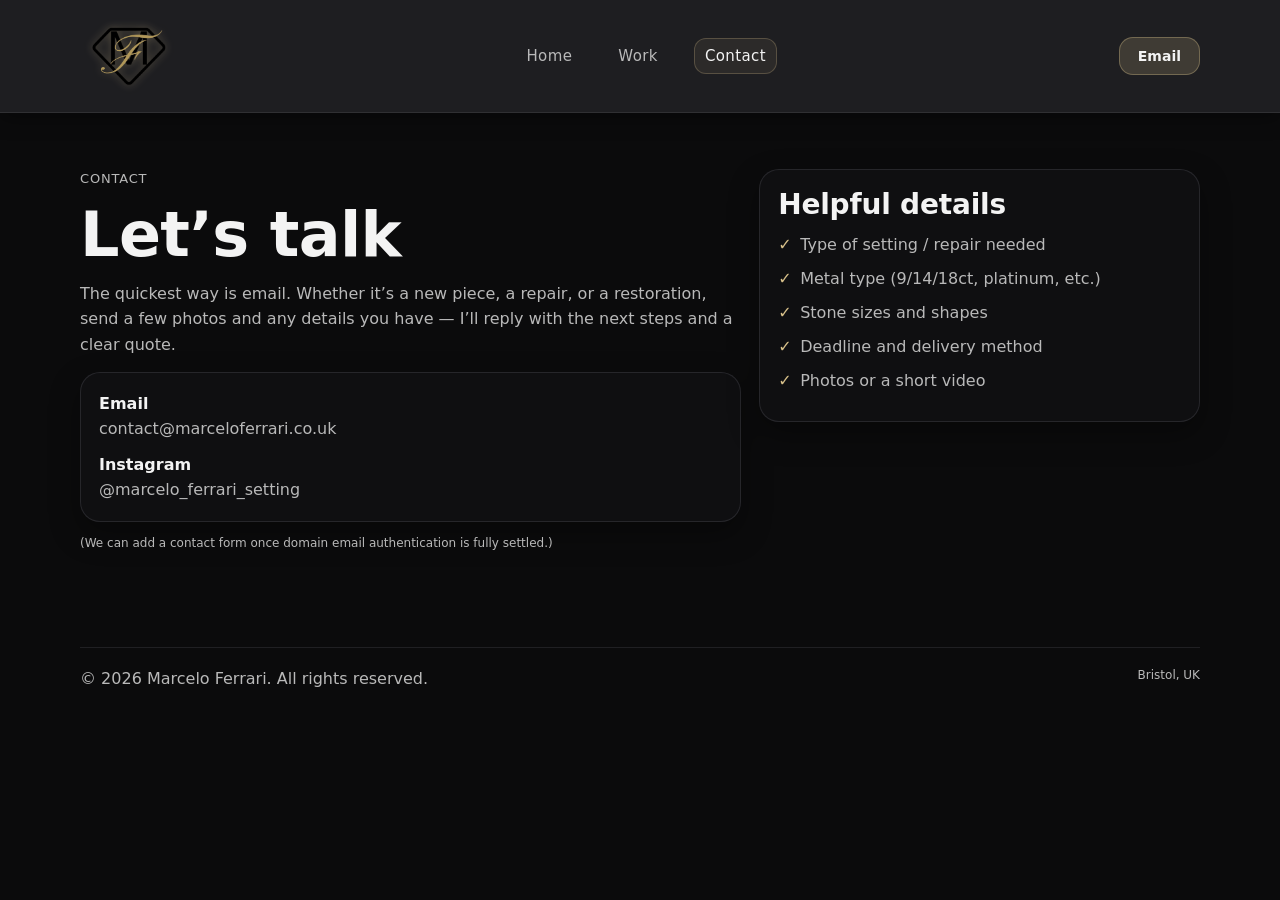
==== contact.html @ bdf313cd "Initial website upload" ====
<!doctype html>
<html lang="en-GB">
<head>
  <meta charset="utf-8" />
  <meta name="viewport" content="width=device-width, initial-scale=1" />
  <title>Contact | Marcelo Ferrari</title>
  <meta name="description" content="Contact Marcelo Ferrari for stone setting, laser repairs, restoration and finishing." />
  <link rel="stylesheet" href="css/styles.css" />
</head>

<body>
  <header class="site-header">
    <div class="container header-inner">
      <a class="brand" href="index.html" aria-label="Marcelo Ferrari Home">
        <img class="logo" src="img/logo.png" alt="Marcelo Ferrari" />
      </a>

      <nav class="nav" aria-label="Primary">
        <a href="index.html">Home</a>
        <a href="portfolio.html">Work</a>
        <a class="active" href="contact.html">Contact</a>
      </nav>

      <a class="btn btn-primary" href="mailto:contact@marceloferrari.co.uk">Email</a>
    </div>
  </header>

  <main>
    <section class="section">
      <div class="container two-col">
        <div>
          <p class="eyebrow">Contact</p>
          <h1>Let’s talk</h1>
          <p>
            The quickest way is email. Whether it’s a new piece, a repair, or a restoration, send a few photos and any details you have —
            I’ll reply with the next steps and a clear quote.
            </p>

          <div class="card" style="margin-top:14px;">
            <p style="margin:0 0 10px;">
              <strong style="color:#f3f3f3;">Email</strong><br>
              <a href="mailto:contact@marceloferrari.co.uk">contact@marceloferrari.co.uk</a>
            </p>

            <p style="margin:0;">
              <strong style="color:#f3f3f3;">Instagram</strong><br>
              <a href="https://instagram.com/marcelo_ferrari_setting" target="_blank" rel="noreferrer">@marcelo_ferrari_setting</a>
            </p>
          </div>

          <p class="small" style="margin-top:12px;">
            (We can add a contact form once domain email authentication is fully settled.)
          </p>
        </div>

        <div class="card">
          <h2 style="margin-top:0;">Helpful details</h2>
          <ul class="ticks">
            <li>Type of setting / repair needed</li>
            <li>Metal type (9/14/18ct, platinum, etc.)</li>
            <li>Stone sizes and shapes</li>
            <li>Deadline and delivery method</li>
            <li>Photos or a short video</li>
          </ul>
        </div>
      </div>
    </section>
  </main>

  <footer class="site-footer">
    <div class="container footer-inner">
      <p>© <span id="year"></span> Marcelo Ferrari. All rights reserved.</p>
      <p class="small">Bristol, UK</p>
    </div>
  </footer>

  <script>
    document.getElementById("year").textContent = new Date().getFullYear();
  </script>

<script>
    const revealEls = document.querySelectorAll(".section, .hero, .site-footer");
    revealEls.forEach(el => el.classList.add("reveal"));
  
    const io = new IntersectionObserver((entries)=>{
      entries.forEach(entry=>{
        if(entry.isIntersecting){
          entry.target.classList.add("in-view");
          io.unobserve(entry.target);
        }
      });
    }, { threshold: 0.12 });
  
    revealEls.forEach(el => io.observe(el));
  </script>
</body>
</html>
---- css/styles.css ----
:root{
    --bg:#0b0b0c;
    --panel:#121214;
    --text:#f3f3f3;
    --muted:#b9b9b9;
    --line:#2a2a2e;
    --accent:#d7c08a;
    --shadow: 0 12px 30px rgba(0,0,0,.35);
  }
  
  *{ box-sizing:border-box; }
  html,body{ margin:0; padding:0; }
  body{
    font-family: system-ui, -apple-system, Segoe UI, Roboto, Arial, sans-serif;
    background: var(--bg);
    color:var(--text);
  }
  
  a{ color:inherit; text-decoration:none; }
  a:hover{ text-decoration:underline; text-decoration-color: rgba(215,192,138,.7); }
  
  .container{ width:min(1120px, 92vw); margin:0 auto; }
  
  /* Header */
  .site-header{
    position:sticky;
    top:0;
    z-index:50;
    backdrop-filter: blur(10px);
    background: rgba(35,35,38,.85);
    border-bottom:1px solid rgba(255,255,255,.08);
    box-shadow: 0 4px 20px rgba(0,0,0,.4);
  }
  
  .header-inner{
    display:grid;
    grid-template-columns: auto 1fr auto;
    align-items:center;
    gap:16px;
    padding:6px 0;
  }
  
  .brand{
    display:flex;
    align-items:center;
    height:100px;
  }
  
  .logo{
    height:100%;
    width:auto;
    display:block;
    filter: drop-shadow(0 0 4px rgba(215,192,138,.35));
  }
  
  .nav{
    display:flex;
    justify-content:center;
    gap:26px;
    align-items:center;
  }
  
  .nav a{
    font-size:15px;
    letter-spacing:.4px;
    font-weight:500;
    color: var(--muted);
    padding:8px 10px;
    border-radius:12px;
  }
  
  .nav a:hover{
    background: rgba(215,192,138,.08);
    color:var(--text);
    text-decoration:none;
  }
  
  .nav a.active{
    color: var(--text);
    border:1px solid rgba(215,192,138,.25);
    background: rgba(215,192,138,.08);
  }
  
  .btn{
    display:inline-flex;
    align-items:center;
    justify-content:center;
    padding:10px 18px;
    border-radius:14px;
    font-weight:700;
    font-size:14px;
    border:1px solid transparent;
    transition: transform .08s ease, background .15s ease, border-color .15s ease;
  }
  .btn:active{ transform: translateY(1px); }
  
  .btn-primary{
    background: rgba(215,192,138,.18);
    border:1px solid rgba(215,192,138,.35);
  }
  .btn-primary:hover{
    background: rgba(215,192,138,.24);
    text-decoration:none;
  }
  
  .btn-ghost{
    background: transparent;
    border-color: rgba(42,42,46,.9);
    border:1px solid rgba(42,42,46,.9);
  }
  .btn-ghost:hover{
    background: rgba(255,255,255,.03);
    text-decoration:none;
  }
  
  /* Sections */
  .section{ padding: 56px 0; }
  .section-alt{
    background: rgba(255,255,255,.02);
    border-top: 1px solid rgba(42,42,46,.7);
    border-bottom: 1px solid rgba(42,42,46,.7);
  }
  
  /* Typography */
  h1{
    font-size: clamp(34px, 5vw, 62px);
    line-height:1.05;
    margin: 0 0 14px;
    letter-spacing: -0.6px;
    font-weight: 600;
  }
  h2{
    margin:0 0 10px;
    font-size: 28px;
    letter-spacing: -0.2px;
  }
  p{
    color: var(--muted);
    line-height:1.6;
    margin:0 0 12px;
  }
  .eyebrow{
    color: var(--muted);
    font-size:13px;
    letter-spacing:.8px;
    text-transform:uppercase;
    margin: 0 0 12px;
  }
  
  /* Modern Hero with background image */
  .hero{
    min-height: 72vh;
    display:flex;
    align-items:center;   /* centered */
    padding: 80px 0;
    position:relative;
    overflow:hidden;
    background:
      radial-gradient(1200px 700px at 20% 0%, rgba(215,192,138,.12), transparent 55%),
      radial-gradient(900px 500px at 85% 10%, rgba(215,192,138,.08), transparent 60%),
      var(--bg);
  }
  
  .hero::before{
    content:"";
    position:absolute;
    inset:0;
    background-image: url("../img/hero.jpg");
    background-size: cover;
    background-position: center;
    opacity: .42;
    filter: saturate(0.95) contrast(1.05);
    animation: heroZoom 18s ease-in-out infinite alternate;
    transform-origin: center;
  }
  
  @keyframes heroZoom{
    from { transform: scale(1); }
    to   { transform: scale(1.06); }
  }
  
  .hero::after{
    content:"";
    position:absolute;
    inset:0;
    /* darker behind text, image still visible on the right */
    background: linear-gradient(
      to right,
      rgba(11,11,12,.85) 0%,
      rgba(11,11,12,.65) 35%,
      rgba(11,11,12,.35) 60%,
      rgba(11,11,12,.10) 100%
    );
  }
  
  .hero-inner{
    position:relative;
    z-index:2;
    max-width: 70ch;
  }
  
  .hero-lead{
    font-size: 16px;
    max-width: 60ch;
  }
  
  .hero-actions{
    display:flex;
    gap:12px;
    flex-wrap:wrap;
    margin-top: 14px;
  }
  
  .hero-meta{
    margin-top: 22px;
    display:flex;
    gap:10px;
    flex-wrap:wrap;
  }
  
  .meta-chip{
    display:flex;
    gap:10px;
    align-items:baseline;
    padding: 10px 12px;
    border-radius: 999px;
    border: 1px solid rgba(42,42,46,.9);
    background: rgba(18,18,20,.55);
  }
  .meta-chip strong{ color: var(--text); }
  .meta-chip span{ color: var(--muted); font-size: 12px; }
  
  /* Cards & grids */
  .card{
    border: 1px solid rgba(42,42,46,.9);
    background: rgba(18,18,20,.7);
    border-radius: 20px;
    padding: 18px;
    box-shadow: var(--shadow);
  }
  
  .grid{
    display:grid;
    grid-template-columns: repeat(4, 1fr);
    gap: 14px;
  }
  
  .section-head{ margin-bottom: 18px; }
  
  /* Recent work grid (homepage) — SQUARE tiles */
  .work-grid{
    display:grid;
    grid-template-columns: repeat(4, 1fr);
    gap: 14px;
    margin-top: 16px;
  }
  
  .work-card{
    border-radius: 18px;
    overflow:hidden;
    border: 1px solid rgba(42,42,46,.9);
    background: rgba(18,18,20,.7);
    box-shadow: var(--shadow);
    display:block;
    transform: translateY(0);
    transition: transform .18s ease, border-color .18s ease;
  }
  
  .work-card:hover{
    transform: translateY(-2px);
    border-color: rgba(215,192,138,.35);
    text-decoration:none;
  }
  
  .work-img{
    aspect-ratio: 1 / 1; /* square */
    background: rgba(18,18,20,.65);
  }
  
  .work-img img{
    width:100%;
    height:100%;
    object-fit: cover;
    display:block;
    will-change: transform, filter;
    transition: transform .45s ease, filter .45s ease;
    filter: saturate(.92) contrast(1.02);
  }
  
  .work-card:hover .work-img img{
    transform: scale(1.08);
    filter: saturate(1) brightness(1.05) contrast(1.08);
  }
  
  .work-cap{
    padding: 12px 12px 14px;
    color: rgba(243,243,243,.78);
    font-size: 13px;
    letter-spacing: .35px;
    display:flex;
    gap:8px;
    align-items:center;
  }
  .dot{ opacity:.7; }
  
  /* Portfolio gallery */
  .gallery{
    display:grid;
    grid-template-columns: repeat(3, 1fr);
    gap: 14px;
    margin-top: 18px;
  }
  
  .gallery a{
    border-radius: 18px;
    overflow:hidden;
    border: 1px solid rgba(42,42,46,.9);
    background: rgba(18,18,20,.7);
    box-shadow: var(--shadow);
    display:block;
    transform: translateY(0);
    transition: transform .12s ease, border-color .12s ease;
    cursor: zoom-in;
  }
  
  .gallery a:hover{
    transform: translateY(-2px);
    border-color: rgba(215,192,138,.35);
    text-decoration:none;
  }
  
  .gallery img{
    width:100%;
    height: 240px;
    object-fit: cover;
    display:block;
    transform: scale(1);
    transition: transform .25s ease;
  }
  .gallery a:hover img{ transform: scale(1.06); }
  
  /* Two column */
  .two-col{
    display:grid;
    grid-template-columns: 1.2fr .8fr;
    gap: 18px;
    align-items:start;
  }
  
  /* Tick list */
  .ticks{ list-style:none; padding:0; margin: 12px 0 0; }
  .ticks li{
    padding-left: 22px;
    margin: 10px 0;
    position:relative;
    color: var(--muted);
    line-height:1.5;
  }
  .ticks li::before{
    content:"✓";
    position:absolute;
    left:0;
    color: var(--accent);
    font-weight:900;
  }
  
  /* About photo */
  .about-photo{
    padding: 0;
    overflow: hidden;
    position: relative;
  }

  .about-photo img{
    width:100%;
    height: 320px;
    object-fit: cover;
    display:block;
  
    /* make it less bright/glossy */
    filter: brightness(0.58) contrast(1.03) saturate(0.92);
  }
  
  .about-photo::after{
    content:"";
    position:absolute;
    inset:0;
    background: linear-gradient(
      to top,
      rgba(11,11,12,.28),
      rgba(11,11,12,0)
    );
    pointer-events:none;
  }

  /* Footer */
  .site-footer{ padding: 26px 0 40px; }
  .footer-inner{
    display:flex;
    justify-content:space-between;
    gap: 14px;
    flex-wrap:wrap;
    border-top: 1px solid rgba(42,42,46,.7);
    padding-top: 18px;
  }
  .small{ font-size: 12px; color: var(--muted); }
  
  /* Scroll reveal */
  .reveal{
    opacity: 0;
    transform: translateY(14px);
    transition: opacity .6s ease, transform .6s ease;
    will-change: opacity, transform;
  }
  .reveal.in-view{
    opacity: 1;
    transform: translateY(0);
  }
  
  /* Responsive */
  @media (max-width: 980px){
    .grid{ grid-template-columns: repeat(2, 1fr); }
    .work-grid{ grid-template-columns: repeat(2, 1fr); }
    .two-col{ grid-template-columns: 1fr; }
  }
  
  @media (max-width: 520px){
    .nav{ display:none; }
    .work-grid{ grid-template-columns: 1fr; }
    .gallery{ grid-template-columns: 1fr; }
    .gallery img{ height:260px; }
  }
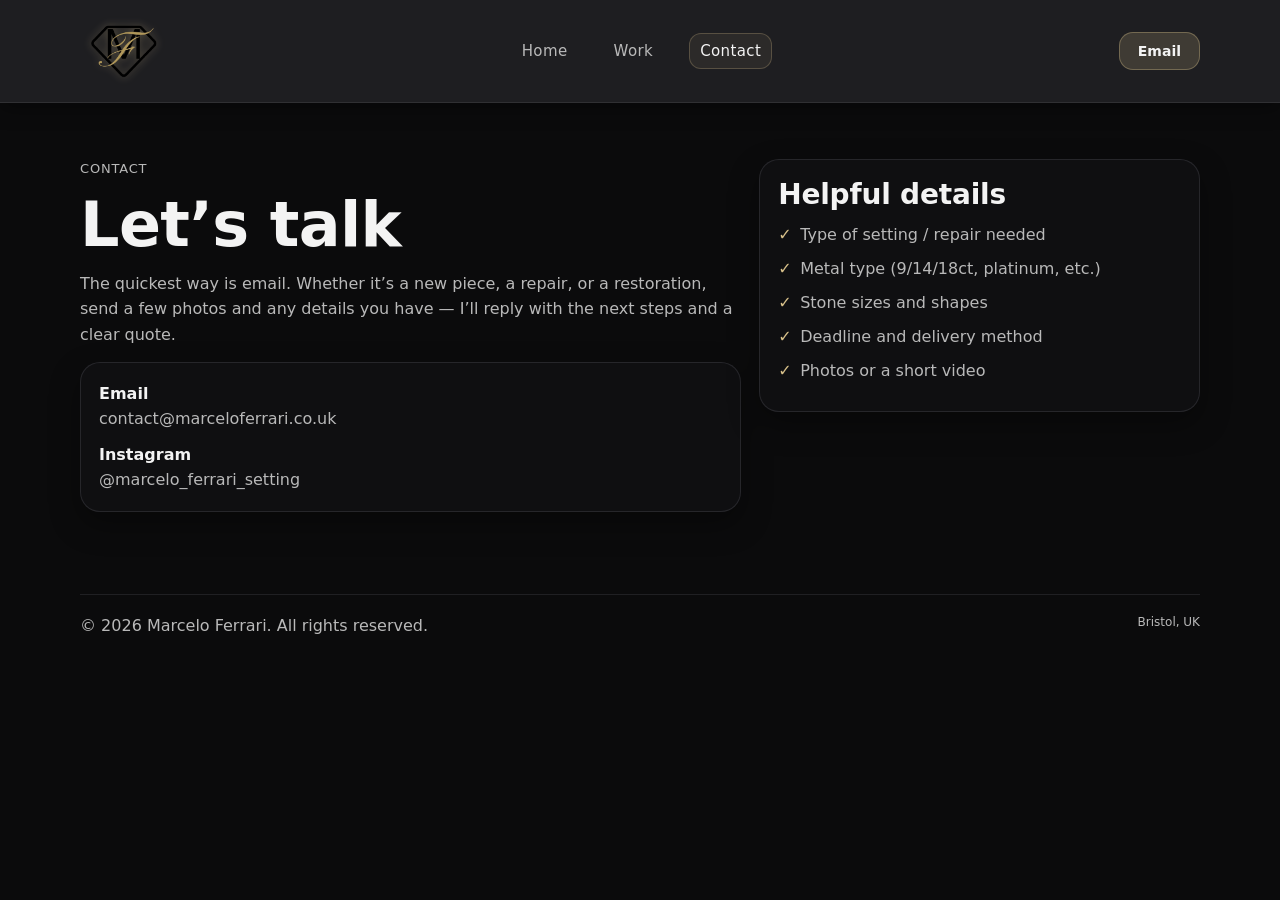
==== commit 6c2392ce: "mobile and work pictures changes" ====
--- a/contact.html
+++ b/contact.html
@@ -15,13 +15,19 @@
         <img class="logo" src="img/logo.png" alt="Marcelo Ferrari" />
       </a>
 
-      <nav class="nav" aria-label="Primary">
+      <nav class="nav" id="siteNav" aria-label="Primary">
         <a href="index.html">Home</a>
         <a href="portfolio.html">Work</a>
         <a class="active" href="contact.html">Contact</a>
       </nav>
 
-      <a class="btn btn-primary" href="mailto:contact@marceloferrari.co.uk">Email</a>
+      <div style="display:flex; gap:10px; align-items:center; justify-content:flex-end;">
+        <button class="btn btn-ghost menu-btn" id="menuBtn" type="button" aria-label="Open menu" aria-expanded="false">
+          <span class="burger"><span></span></span>
+          Menu
+        </button>
+        <a class="btn btn-primary" href="mailto:contact@marceloferrari.co.uk">Email</a>
+      </div>
     </div>
   </header>
 
@@ -34,7 +40,7 @@
           <p>
             The quickest way is email. Whether it’s a new piece, a repair, or a restoration, send a few photos and any details you have —
             I’ll reply with the next steps and a clear quote.
-            </p>
+          </p>
 
           <div class="card" style="margin-top:14px;">
             <p style="margin:0 0 10px;">
@@ -46,11 +52,7 @@
               <strong style="color:#f3f3f3;">Instagram</strong><br>
               <a href="https://instagram.com/marcelo_ferrari_setting" target="_blank" rel="noreferrer">@marcelo_ferrari_setting</a>
             </p>
-          </div>
-
-          <p class="small" style="margin-top:12px;">
-            (We can add a contact form once domain email authentication is fully settled.)
-          </p>
+          </div>          
         </div>
 
         <div class="card">
@@ -78,10 +80,32 @@
     document.getElementById("year").textContent = new Date().getFullYear();
   </script>
 
-<script>
+  <!-- Mobile menu toggle -->
+  <script>
+    const menuBtn = document.getElementById("menuBtn");
+    const nav = document.getElementById("siteNav");
+    if(menuBtn && nav){
+      menuBtn.addEventListener("click", ()=>{
+        const open = nav.classList.toggle("open");
+        menuBtn.setAttribute("aria-expanded", open ? "true" : "false");
+      });
+
+      document.addEventListener("click", (e)=>{
+        if(!nav.classList.contains("open")) return;
+        const clickedInside = nav.contains(e.target) || menuBtn.contains(e.target);
+        if(!clickedInside){
+          nav.classList.remove("open");
+          menuBtn.setAttribute("aria-expanded","false");
+        }
+      });
+    }
+  </script>
+
+  <!-- Scroll reveal -->
+  <script>
     const revealEls = document.querySelectorAll(".section, .hero, .site-footer");
     revealEls.forEach(el => el.classList.add("reveal"));
-  
+
     const io = new IntersectionObserver((entries)=>{
       entries.forEach(entry=>{
         if(entry.isIntersecting){
@@ -90,7 +114,7 @@
         }
       });
     }, { threshold: 0.12 });
-  
+
     revealEls.forEach(el => io.observe(el));
   </script>
 </body>
--- a/css/styles.css
+++ b/css/styles.css
@@ -6,6 +6,11 @@
     --line:#2a2a2e;
     --accent:#d7c08a;
     --shadow: 0 12px 30px rgba(0,0,0,.35);
+  
+    /* Global image tone: less bright / less glossy */
+    --img-brightness: .90;
+    --img-contrast: 1.03;
+    --img-sat: .90;
   }
   
   *{ box-sizing:border-box; }
@@ -18,7 +23,6 @@
   
   a{ color:inherit; text-decoration:none; }
   a:hover{ text-decoration:underline; text-decoration-color: rgba(215,192,138,.7); }
-  
   .container{ width:min(1120px, 92vw); margin:0 auto; }
   
   /* Header */
@@ -43,7 +47,7 @@
   .brand{
     display:flex;
     align-items:center;
-    height:100px;
+    height:90px; /* controls logo size without changing header box vibe */
   }
   
   .logo{
@@ -68,13 +72,11 @@
     padding:8px 10px;
     border-radius:12px;
   }
-  
   .nav a:hover{
     background: rgba(215,192,138,.08);
     color:var(--text);
     text-decoration:none;
   }
-  
   .nav a.active{
     color: var(--text);
     border:1px solid rgba(215,192,138,.25);
@@ -113,6 +115,34 @@
     text-decoration:none;
   }
   
+  /* Mobile menu button */
+  .menu-btn{
+    display:none;
+    gap:10px;
+    align-items:center;
+    padding:10px 14px;
+  }
+  .menu-btn .burger{
+    width:16px;
+    height:12px;
+    display:inline-block;
+    position:relative;
+  }
+  .menu-btn .burger::before,
+  .menu-btn .burger::after,
+  .menu-btn .burger span{
+    content:"";
+    position:absolute;
+    left:0;
+    right:0;
+    height:2px;
+    border-radius:999px;
+    background: rgba(243,243,243,.82);
+  }
+  .menu-btn .burger::before{ top:0; }
+  .menu-btn .burger span{ top:5px; }
+  .menu-btn .burger::after{ bottom:0; }
+  
   /* Sections */
   .section{ padding: 56px 0; }
   .section-alt{
@@ -147,11 +177,11 @@
     margin: 0 0 12px;
   }
   
-  /* Modern Hero with background image */
+  /* Hero */
   .hero{
     min-height: 72vh;
     display:flex;
-    align-items:center;   /* centered */
+    align-items:center;
     padding: 80px 0;
     position:relative;
     overflow:hidden;
@@ -169,11 +199,10 @@
     background-size: cover;
     background-position: center;
     opacity: .42;
-    filter: saturate(0.95) contrast(1.05);
+    filter: brightness(.92) saturate(.92) contrast(1.05);
     animation: heroZoom 18s ease-in-out infinite alternate;
     transform-origin: center;
   }
-  
   @keyframes heroZoom{
     from { transform: scale(1); }
     to   { transform: scale(1.06); }
@@ -183,7 +212,6 @@
     content:"";
     position:absolute;
     inset:0;
-    /* darker behind text, image still visible on the right */
     background: linear-gradient(
       to right,
       rgba(11,11,12,.85) 0%,
@@ -198,7 +226,6 @@
     z-index:2;
     max-width: 70ch;
   }
-  
   .hero-lead{
     font-size: 16px;
     max-width: 60ch;
@@ -217,7 +244,6 @@
     gap:10px;
     flex-wrap:wrap;
   }
-  
   .meta-chip{
     display:flex;
     gap:10px;
@@ -247,7 +273,7 @@
   
   .section-head{ margin-bottom: 18px; }
   
-  /* Recent work grid (homepage) — SQUARE tiles */
+  /* Recent work (homepage) */
   .work-grid{
     display:grid;
     grid-template-columns: repeat(4, 1fr);
@@ -256,7 +282,7 @@
   }
   
   .work-card{
-    border-radius: 18px;
+    border-radius: 16px;
     overflow:hidden;
     border: 1px solid rgba(42,42,46,.9);
     background: rgba(18,18,20,.7);
@@ -265,7 +291,6 @@
     transform: translateY(0);
     transition: transform .18s ease, border-color .18s ease;
   }
-  
   .work-card:hover{
     transform: translateY(-2px);
     border-color: rgba(215,192,138,.35);
@@ -276,7 +301,6 @@
     aspect-ratio: 1 / 1; /* square */
     background: rgba(18,18,20,.65);
   }
-  
   .work-img img{
     width:100%;
     height:100%;
@@ -284,16 +308,16 @@
     display:block;
     will-change: transform, filter;
     transition: transform .45s ease, filter .45s ease;
-    filter: saturate(.92) contrast(1.02);
-  }
-  
+    filter: brightness(var(--img-brightness)) contrast(var(--img-contrast)) saturate(var(--img-sat));
+  }
   .work-card:hover .work-img img{
-    transform: scale(1.08);
-    filter: saturate(1) brightness(1.05) contrast(1.08);
+    transform: scale(1.06);
+    filter: brightness(calc(var(--img-brightness) + .06)) contrast(1.08) saturate(1);
   }
   
   .work-cap{
-    padding: 12px 12px 14px;
+    display:none;
+    padding: 10px 12px 12px;
     color: rgba(243,243,243,.78);
     font-size: 13px;
     letter-spacing: .35px;
@@ -312,7 +336,7 @@
   }
   
   .gallery a{
-    border-radius: 18px;
+    border-radius: 16px;
     overflow:hidden;
     border: 1px solid rgba(42,42,46,.9);
     background: rgba(18,18,20,.7);
@@ -322,22 +346,24 @@
     transition: transform .12s ease, border-color .12s ease;
     cursor: zoom-in;
   }
-  
   .gallery a:hover{
     transform: translateY(-2px);
     border-color: rgba(215,192,138,.35);
     text-decoration:none;
   }
-  
   .gallery img{
     width:100%;
     height: 240px;
     object-fit: cover;
     display:block;
     transform: scale(1);
-    transition: transform .25s ease;
-  }
-  .gallery a:hover img{ transform: scale(1.06); }
+    transition: transform .25s ease, filter .25s ease;
+    filter: brightness(var(--img-brightness)) contrast(var(--img-contrast)) saturate(var(--img-sat));
+  }
+  .gallery a:hover img{
+    transform: scale(1.04);
+    filter: brightness(calc(var(--img-brightness) + .06)) contrast(1.08) saturate(1);
+  }
   
   /* Two column */
   .two-col{
@@ -366,33 +392,25 @@
   
   /* About photo */
   .about-photo{
+    position: relative;
     padding: 0;
     overflow: hidden;
-    position: relative;
-  }
-
+  }
   .about-photo img{
     width:100%;
     height: 320px;
     object-fit: cover;
     display:block;
-  
-    /* make it less bright/glossy */
-    filter: brightness(0.58) contrast(1.03) saturate(0.92);
-  }
-  
+    filter: brightness(.92) contrast(1.03) saturate(.92);
+  }
   .about-photo::after{
     content:"";
     position:absolute;
     inset:0;
-    background: linear-gradient(
-      to top,
-      rgba(11,11,12,.28),
-      rgba(11,11,12,0)
-    );
+    background: linear-gradient(to top, rgba(11,11,12,.22), rgba(11,11,12,0));
     pointer-events:none;
   }
-
+  
   /* Footer */
   .site-footer{ padding: 26px 0 40px; }
   .footer-inner{
@@ -420,13 +438,65 @@
   /* Responsive */
   @media (max-width: 980px){
     .grid{ grid-template-columns: repeat(2, 1fr); }
+    .work-grid{ grid-template-columns: repeat(3, 1fr); } /* smaller tiles */
+    .two-col{ grid-template-columns: 1fr; }
+    .gallery{ grid-template-columns: repeat(2, 1fr); }
+  }
+  
+  /* Mobile */
+  @media (max-width: 520px){
+    .section{ padding: 34px 0; } /* less vertical space on mobile */
+  
+    /* Replace “nav disappears” with a menu button */
+    .nav{ display:none; }
+    .menu-btn{ display:inline-flex; }
+  
+    /* Mobile dropdown menu */
+    .nav.open{
+      display:flex;
+      position: fixed;
+      left: 4vw;
+      right: 4vw;
+      top: 86px;
+      z-index: 9999;
+      flex-direction: column;
+      gap: 10px;
+      padding: 14px;
+      border-radius: 18px;
+      background: rgba(18,18,20,.96);
+      border:1px solid rgba(42,42,46,.9);
+      box-shadow: 0 18px 50px rgba(0,0,0,.6);
+    }
+    .nav.open a{
+      justify-content:flex-start;
+      padding: 12px 12px;
+    }
+  
+    /* Homepage work tiles: smaller + refined */
+    .work-grid{
+      grid-template-columns: repeat(2, 1fr);
+      gap: 10px;
+    }
+    .work-cap{
+      font-size: 12px;
+      padding: 8px 10px 10px;
+    }
+  
+    /* Portfolio tiles smaller on mobile */
+    .gallery{
+      grid-template-columns: repeat(2, 1fr);
+      gap: 10px;
+    }
+    .gallery img{
+      height: 170px; /* MUCH smaller than before */
+    }
+  
+    .hero{ padding: 64px 0; min-height: 64vh; }
+  }
+  
+  /* Extra-small phones: keep it refined */
+  @media (max-width: 360px){
     .work-grid{ grid-template-columns: repeat(2, 1fr); }
-    .two-col{ grid-template-columns: 1fr; }
-  }
-  
-  @media (max-width: 520px){
-    .nav{ display:none; }
-    .work-grid{ grid-template-columns: 1fr; }
     .gallery{ grid-template-columns: 1fr; }
-    .gallery img{ height:260px; }
+    .gallery img{ height: 180px; }
   }
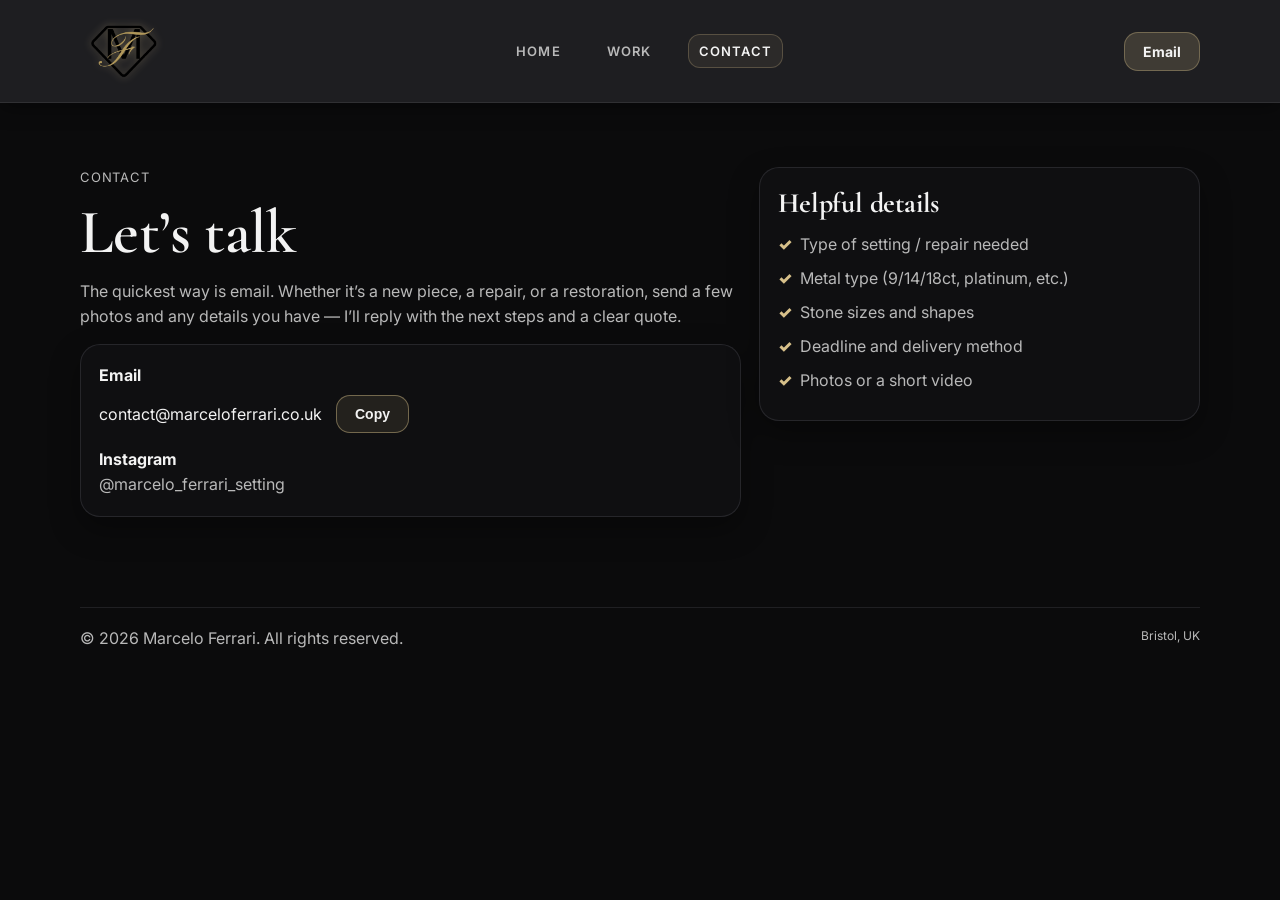
==== commit 705f6638: "major changes and copy bottom added" ====
--- a/contact.html
+++ b/contact.html
@@ -5,6 +5,12 @@
   <meta name="viewport" content="width=device-width, initial-scale=1" />
   <title>Contact | Marcelo Ferrari</title>
   <meta name="description" content="Contact Marcelo Ferrari for stone setting, laser repairs, restoration and finishing." />
+  <link rel="preconnect" href="https://fonts.googleapis.com">
+<link rel="preconnect" href="https://fonts.gstatic.com" crossorigin>
+<link href="https://fonts.googleapis.com/css2?family=Cormorant+Garamond:wght@400;500;600&family=Inter:wght@300;400;500;600&display=swap" rel="stylesheet">
+<link rel="preconnect" href="https://fonts.googleapis.com">
+<link rel="preconnect" href="https://fonts.gstatic.com" crossorigin>
+<link href="https://fonts.googleapis.com/css2?family=Inter:wght@300;400;500;600&family=Cormorant+Garamond:wght@400;500;600&display=swap" rel="stylesheet">
   <link rel="stylesheet" href="css/styles.css" />
 </head>
 
@@ -43,17 +49,30 @@
           </p>
 
           <div class="card" style="margin-top:14px;">
-            <p style="margin:0 0 10px;">
-              <strong style="color:#f3f3f3;">Email</strong><br>
-              <a href="mailto:contact@marceloferrari.co.uk">contact@marceloferrari.co.uk</a>
+
+            <p style="margin:0 0 6px;">
+              <strong style="color:#f3f3f3;">Email</strong>
             </p>
-
+          
+            <div class="copy-row" style="margin-bottom:14px;">
+              <a id="emailText" href="mailto:contact@marceloferrari.co.uk">
+                contact@marceloferrari.co.uk
+              </a>
+          
+              <button class="btn btn-ghost" id="copyEmail">
+                Copy
+              </button>
+            </div>
+          
             <p style="margin:0;">
               <strong style="color:#f3f3f3;">Instagram</strong><br>
-              <a href="https://instagram.com/marcelo_ferrari_setting" target="_blank" rel="noreferrer">@marcelo_ferrari_setting</a>
+              <a href="https://instagram.com/marcelo_ferrari_setting" target="_blank" rel="noreferrer">
+                @marcelo_ferrari_setting
+              </a>
             </p>
-          </div>          
-        </div>
+          
+          </div>
+          </div>
 
         <div class="card">
           <h2 style="margin-top:0;">Helpful details</h2>
@@ -117,5 +136,36 @@
 
     revealEls.forEach(el => io.observe(el));
   </script>
+  <button class="back-to-top" aria-label="Back to top">↑</button>
+
+  <script>
+    const btn = document.querySelector('.back-to-top');
+    const toggleBtn = () => btn.classList.toggle('show', window.scrollY > 500);
+    window.addEventListener('scroll', toggleBtn);
+    toggleBtn();
+  
+    btn.addEventListener('click', () => window.scrollTo({ top: 0, behavior: 'smooth' }));
+  </script>
+  <script>
+    const copyBtn = document.getElementById("copyEmail");
+    
+    if(copyBtn){
+      const email = document.getElementById("emailText").textContent;
+    
+      copyBtn.addEventListener("click", async () => {
+        try{
+          await navigator.clipboard.writeText(email);
+          copyBtn.textContent = "Copied ✓";
+    
+          setTimeout(() => {
+            copyBtn.textContent = "Copy";
+          }, 1200);
+    
+        } catch(e){
+          alert("Copy failed. Please copy manually.");
+        }
+      });
+    }
+    </script>
 </body>
 </html>
--- a/css/styles.css
+++ b/css/styles.css
@@ -9,14 +9,14 @@
   
     /* Global image tone: less bright / less glossy */
     --img-brightness: .90;
-    --img-contrast: 1.03;
+    --img-contrast: 1.02;
     --img-sat: .90;
   }
   
   *{ box-sizing:border-box; }
   html,body{ margin:0; padding:0; }
   body{
-    font-family: system-ui, -apple-system, Segoe UI, Roboto, Arial, sans-serif;
+    font-family: "Inter", system-ui, -apple-system, Segoe UI, Roboto, Arial, sans-serif;
     background: var(--bg);
     color:var(--text);
   }
@@ -153,6 +153,7 @@
   
   /* Typography */
   h1{
+    font-family: "Cormorant Garamond", Georgia, serif;
     font-size: clamp(34px, 5vw, 62px);
     line-height:1.05;
     margin: 0 0 14px;
@@ -160,6 +161,7 @@
     font-weight: 600;
   }
   h2{
+    font-family: "Cormorant Garamond", Georgia, serif;
     margin:0 0 10px;
     font-size: 28px;
     letter-spacing: -0.2px;
@@ -177,6 +179,55 @@
     margin: 0 0 12px;
   }
   
+  /* ===== Micro luxury polish ===== */
+body{
+  -webkit-font-smoothing: antialiased;
+  -moz-osx-font-smoothing: grayscale;
+}
+
+h1,h2{
+  text-wrap: balance;
+}
+
+.section{
+  padding: 64px 0; /* slightly more breathable */
+}
+
+.card{
+  border-radius: 22px;
+  background: linear-gradient(180deg, rgba(18,18,20,.78), rgba(18,18,20,.62));
+}
+
+/* Slightly more elegant nav links */
+.nav a{
+  text-transform: uppercase;
+  font-size: 13px;
+  letter-spacing: 1.2px;
+  font-weight: 600;
+}
+
+/* Gallery: a touch more “gallery-like” */
+.gallery{
+  gap: 20px;
+}
+
+.gallery a{
+  border-radius: 18px;
+  transition: transform .18s ease, border-color .18s ease, box-shadow .18s ease;
+}
+
+.gallery a:hover{
+  box-shadow: 0 18px 60px rgba(0,0,0,.55);
+}
+
+.gallery img{
+  width: 100%;
+  height: 260px;
+  object-fit: cover;
+  display: block;
+  transition: transform .25s ease, filter .25s ease;
+}
+
   /* Hero */
   .hero{
     min-height: 72vh;
@@ -274,59 +325,62 @@
   .section-head{ margin-bottom: 18px; }
   
   /* Recent work (homepage) */
-  .work-grid{
-    display:grid;
-    grid-template-columns: repeat(4, 1fr);
-    gap: 14px;
-    margin-top: 16px;
-  }
-  
-  .work-card{
-    border-radius: 16px;
-    overflow:hidden;
-    border: 1px solid rgba(42,42,46,.9);
-    background: rgba(18,18,20,.7);
-    box-shadow: var(--shadow);
-    display:block;
-    transform: translateY(0);
-    transition: transform .18s ease, border-color .18s ease;
-  }
-  .work-card:hover{
-    transform: translateY(-2px);
-    border-color: rgba(215,192,138,.35);
-    text-decoration:none;
-  }
-  
-  .work-img{
-    aspect-ratio: 1 / 1; /* square */
-    background: rgba(18,18,20,.65);
-  }
-  .work-img img{
-    width:100%;
-    height:100%;
-    object-fit: cover;
-    display:block;
-    will-change: transform, filter;
-    transition: transform .45s ease, filter .45s ease;
-    filter: brightness(var(--img-brightness)) contrast(var(--img-contrast)) saturate(var(--img-sat));
-  }
-  .work-card:hover .work-img img{
-    transform: scale(1.06);
-    filter: brightness(calc(var(--img-brightness) + .06)) contrast(1.08) saturate(1);
-  }
-  
-  .work-cap{
-    display:none;
-    padding: 10px 12px 12px;
-    color: rgba(243,243,243,.78);
-    font-size: 13px;
-    letter-spacing: .35px;
-    display:flex;
-    gap:8px;
-    align-items:center;
-  }
-  .dot{ opacity:.7; }
-  
+  /* ===== Home: Selected work (refined tiles) ===== */
+.work-grid{
+  display:grid;
+  grid-template-columns: repeat(3, 1fr); /* 3 columns desktop */
+  gap: 12px;
+  margin-top: 16px;
+}
+
+.work-card{
+  border-radius: 18px;
+  overflow:hidden;
+  border: 1px solid rgba(255,255,255,.08);
+  background: rgba(18,18,20,.6);
+  box-shadow: 0 10px 24px rgba(0,0,0,.35);
+  display:block;
+  transform: translateY(0);
+  transition: transform .18s ease, border-color .18s ease, box-shadow .18s ease;
+}
+
+.work-card:hover{
+  transform: translateY(-2px);
+  border-color: rgba(215,192,138,.30);
+  box-shadow: 0 14px 34px rgba(0,0,0,.42);
+  text-decoration:none;
+}
+
+.work-img{
+  aspect-ratio: 1 / 1; /* square */
+  background: rgba(18,18,20,.65);
+}
+
+.work-img img{
+  width:100%;
+  height:100%;
+  object-fit: cover;
+  display:block;
+  transform: scale(1);
+  transition: transform .35s ease, filter .35s ease;
+  filter:
+    brightness(var(--img-brightness))
+    contrast(var(--img-contrast))
+    saturate(var(--img-sat));
+}
+
+.work-card:hover .work-img img{
+  transform: scale(1.05);
+  filter:
+    brightness(calc(var(--img-brightness) + .05))
+    contrast(1.05)
+    saturate(.98);
+}
+
+/* Remove any captions if they still exist */
+.work-cap{ display:none; }
+  
+ 
   /* Portfolio gallery */
   .gallery{
     display:grid;
@@ -353,16 +407,22 @@
   }
   .gallery img{
     width:100%;
-    height: 240px;
+    height: 220px;           /* slightly smaller = refined */
     object-fit: cover;
     display:block;
-    transform: scale(1);
     transition: transform .25s ease, filter .25s ease;
-    filter: brightness(var(--img-brightness)) contrast(var(--img-contrast)) saturate(var(--img-sat));
-  }
+    filter:
+      brightness(var(--img-brightness))
+      contrast(var(--img-contrast))
+      saturate(var(--img-sat));
+  }
+  
   .gallery a:hover img{
-    transform: scale(1.04);
-    filter: brightness(calc(var(--img-brightness) + .06)) contrast(1.08) saturate(1);
+    transform: scale(1.03);
+    filter:
+      brightness(calc(var(--img-brightness) + .05))
+      contrast(1.05)
+      saturate(.98);
   }
   
   /* Two column */
@@ -488,7 +548,7 @@
       gap: 10px;
     }
     .gallery img{
-      height: 170px; /* MUCH smaller than before */
+      height: 160px; /* MUCH smaller than before */
     }
   
     .hero{ padding: 64px 0; min-height: 64vh; }
@@ -499,4 +559,49 @@
     .work-grid{ grid-template-columns: repeat(2, 1fr); }
     .gallery{ grid-template-columns: 1fr; }
     .gallery img{ height: 180px; }
-  }+  }
+
+  .back-to-top{
+    position: fixed;
+    right: 18px;
+    bottom: 18px;
+    width: 44px;
+    height: 44px;
+    border-radius: 999px;
+    border: 1px solid rgba(215,192,138,.35);
+    background: rgba(18,18,20,.85);
+    color: var(--text);
+    box-shadow: var(--shadow);
+    cursor: pointer;
+    opacity: 0;
+    transform: translateY(10px);
+    pointer-events: none;
+    transition: opacity .2s ease, transform .2s ease;
+  }
+  .back-to-top.show{
+    opacity: 1;
+    transform: translateY(0);
+    pointer-events: auto;
+  }
+  .back-to-top:hover{
+    background: rgba(215,192,138,.14);
+  }
+
+  .copy-row{
+    display:flex;
+    align-items:center;
+    gap:14px;
+    flex-wrap:wrap;
+  }
+
+  /* Copy email button improvement */
+.copy-row .btn{
+  border: 1px solid rgba(215,192,138,.45);
+  background: rgba(215,192,138,.10);
+  color: var(--text);
+}
+
+.copy-row .btn:hover{
+  background: rgba(215,192,138,.22);
+  border-color: rgba(215,192,138,.65);
+}
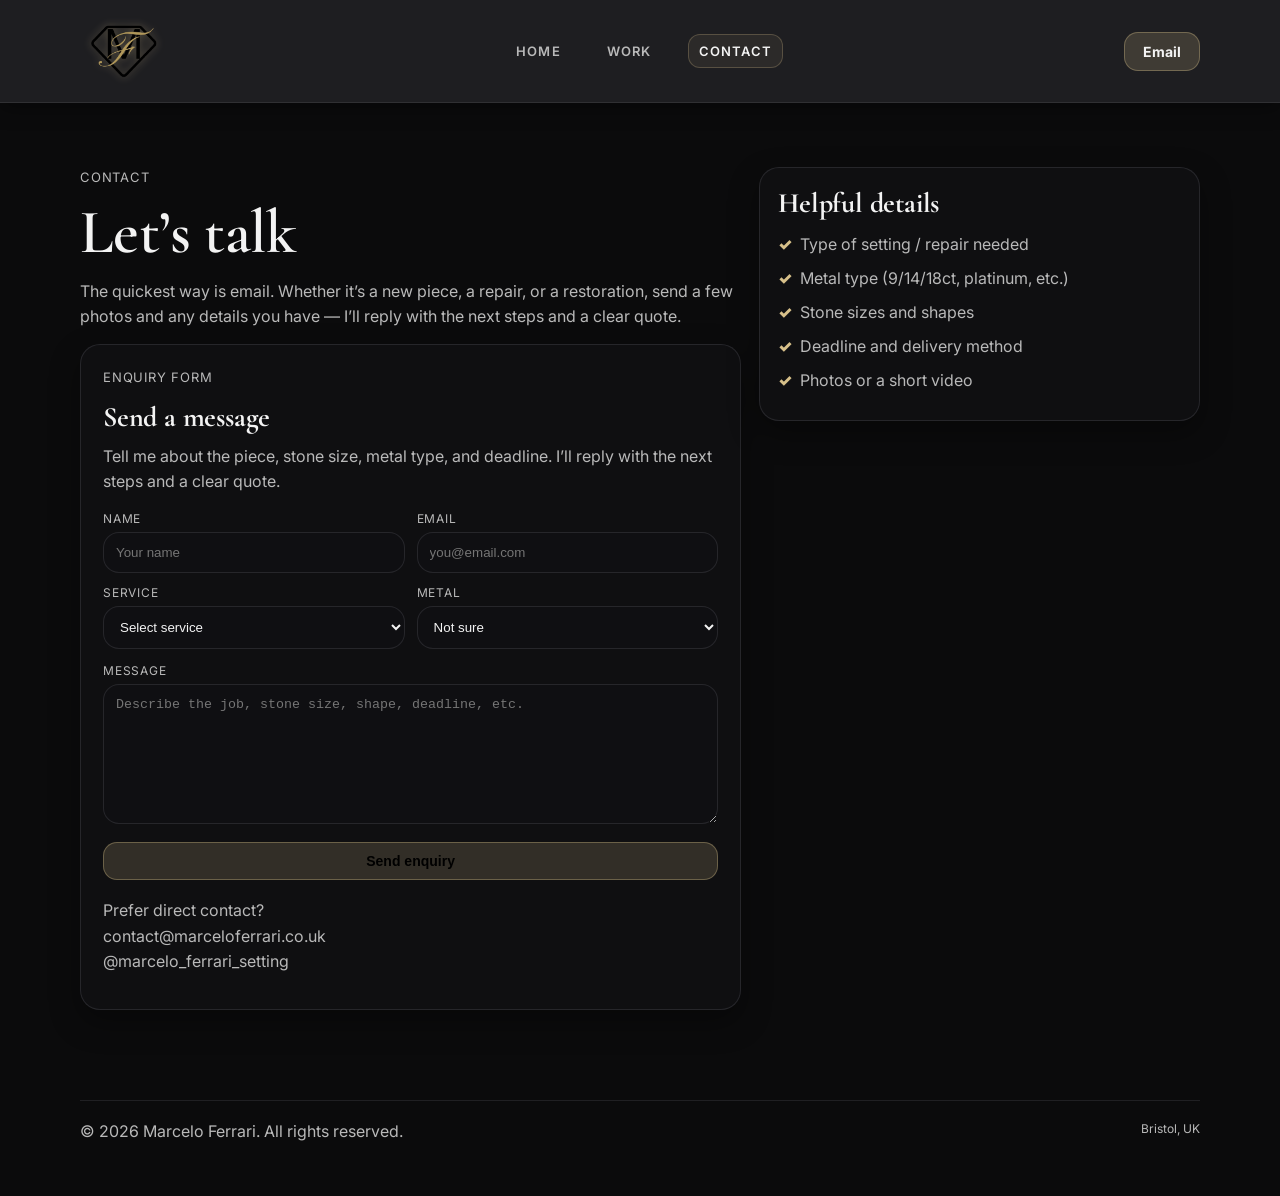
==== commit 5933f170: "contact form added" ====
--- a/contact.html
+++ b/contact.html
@@ -48,24 +48,72 @@
             I’ll reply with the next steps and a clear quote.
           </p>
 
-          <div class="card" style="margin-top:14px;">
-
-            <p style="margin:0 0 6px;">
-              <strong style="color:#f3f3f3;">Email</strong>
+          <div class="card contact-card" style="margin-top:14px;">
+
+            <p class="eyebrow">Enquiry form</p>
+            <h2 style="margin:0 0 10px;">Send a message</h2>
+            <p style="margin-bottom:16px;">
+              Tell me about the piece, stone size, metal type, and deadline.
+              I’ll reply with the next steps and a clear quote.
             </p>
           
-            <div class="copy-row" style="margin-bottom:14px;">
-              <a id="emailText" href="mailto:contact@marceloferrari.co.uk">
-                contact@marceloferrari.co.uk
-              </a>
-          
-              <button class="btn btn-ghost" id="copyEmail">
-                Copy
+            <form action="https://formspree.io/f/xpqyader" method="POST" class="contact-form">
+          
+              <input type="hidden" name="_subject" value="New enquiry from marceloferrari.co.uk">
+          
+              <div class="form-grid">
+          
+                <label class="field">
+                  <span class="field-label">Name</span>
+                  <input type="text" name="name" required placeholder="Your name">
+                </label>
+          
+                <label class="field">
+                  <span class="field-label">Email</span>
+                  <input type="email" name="email" required placeholder="you@email.com">
+                </label>
+          
+                <label class="field">
+                  <span class="field-label">Service</span>
+                  <select name="service">
+                    <option selected disabled>Select service</option>
+                    <option>Stone setting</option>
+                    <option>Jewellery repair</option>
+                    <option>Laser work</option>
+                    <option>Polishing / finishing</option>
+                    <option>Other</option>
+                  </select>
+                </label>
+          
+                <label class="field">
+                  <span class="field-label">Metal</span>
+                  <select name="metal">
+                    <option selected>Not sure</option>
+                    <option>9ct gold</option>
+                    <option>14ct gold</option>
+                    <option>18ct gold</option>
+                    <option>Platinum</option>
+                    <option>Silver</option>
+                  </select>
+                </label>
+          
+              </div>
+          
+              <label class="field">
+                <span class="field-label">Message</span>
+                <textarea name="message" rows="6" required
+                placeholder="Describe the job, stone size, shape, deadline, etc."></textarea>
+              </label>
+          
+              <button class="btn btn-primary" type="submit">
+                Send enquiry
               </button>
-            </div>
-          
-            <p style="margin:0;">
-              <strong style="color:#f3f3f3;">Instagram</strong><br>
+          
+            </form>
+          
+            <p style="margin-top:18px;">
+              Prefer direct contact?<br>
+              <a href="mailto:contact@marceloferrari.co.uk">contact@marceloferrari.co.uk</a><br>
               <a href="https://instagram.com/marcelo_ferrari_setting" target="_blank" rel="noreferrer">
                 @marcelo_ferrari_setting
               </a>
--- a/css/styles.css
+++ b/css/styles.css
@@ -604,4 +604,125 @@
 .copy-row .btn:hover{
   background: rgba(215,192,138,.22);
   border-color: rgba(215,192,138,.65);
+}
+
+/* ===== Premium Contact Form ===== */
+.contact-card{
+  padding: 22px;
+}
+
+.contact-top{
+  display:flex;
+  justify-content:space-between;
+  gap: 18px;
+  align-items:flex-start;
+  margin-bottom: 16px;
+}
+
+.contact-direct{
+  display:grid;
+  gap: 10px;
+  min-width: 260px;
+  padding: 12px 14px;
+  border-radius: 18px;
+  border: 1px solid rgba(42,42,46,.9);
+  background: rgba(18,18,20,.55);
+}
+
+.contact-direct-item .label{
+  display:block;
+  font-size: 12px;
+  letter-spacing: .8px;
+  text-transform: uppercase;
+  color: var(--muted);
+  margin-bottom: 4px;
+}
+
+.contact-direct-item .value{
+  color: var(--text);
+  text-decoration: none;
+}
+.contact-direct-item .value:hover{
+  text-decoration: underline;
+  text-decoration-color: rgba(215,192,138,.7);
+}
+
+/* form layout */
+.contact-form{
+  display:grid;
+  gap: 14px;
+  margin-top: 10px;
+}
+
+.form-grid{
+  display:grid;
+  grid-template-columns: 1fr 1fr;
+  gap: 12px;
+}
+
+.field{
+  display:block;
+}
+
+.field-label{
+  display:block;
+  font-size: 12px;
+  letter-spacing: .8px;
+  text-transform: uppercase;
+  color: var(--muted);
+  margin: 0 0 6px;
+}
+
+.field input,
+.field select,
+.field textarea{
+  width:100%;
+  padding: 12px 12px;
+  border-radius: 16px;
+  border: 1px solid rgba(42,42,46,.9);
+  background: rgba(18,18,20,.55);
+  color: var(--text);
+  outline: none;
+  transition: border-color .15s ease, box-shadow .15s ease, background .15s ease;
+}
+
+.field textarea{
+  resize: vertical;
+  min-height: 140px;
+}
+
+.field input:focus,
+.field select:focus,
+.field textarea:focus{
+  border-color: rgba(215,192,138,.55);
+  box-shadow: 0 0 0 3px rgba(215,192,138,.12);
+  background: rgba(18,18,20,.72);
+}
+
+.field-hint{
+  display:block;
+  margin-top: 8px;
+  font-size: 12px;
+  color: rgba(243,243,243,.68);
+}
+
+/* actions row */
+.form-actions{
+  display:flex;
+  gap: 14px;
+  align-items:center;
+  flex-wrap:wrap;
+  padding-top: 2px;
+}
+
+/* hide honeypot */
+.hp{ display:none !important; }
+
+@media (max-width: 980px){
+  .contact-top{ flex-direction: column; }
+  .contact-direct{ width: 100%; min-width: unset; }
+}
+
+@media (max-width: 600px){
+  .form-grid{ grid-template-columns: 1fr; }
 }
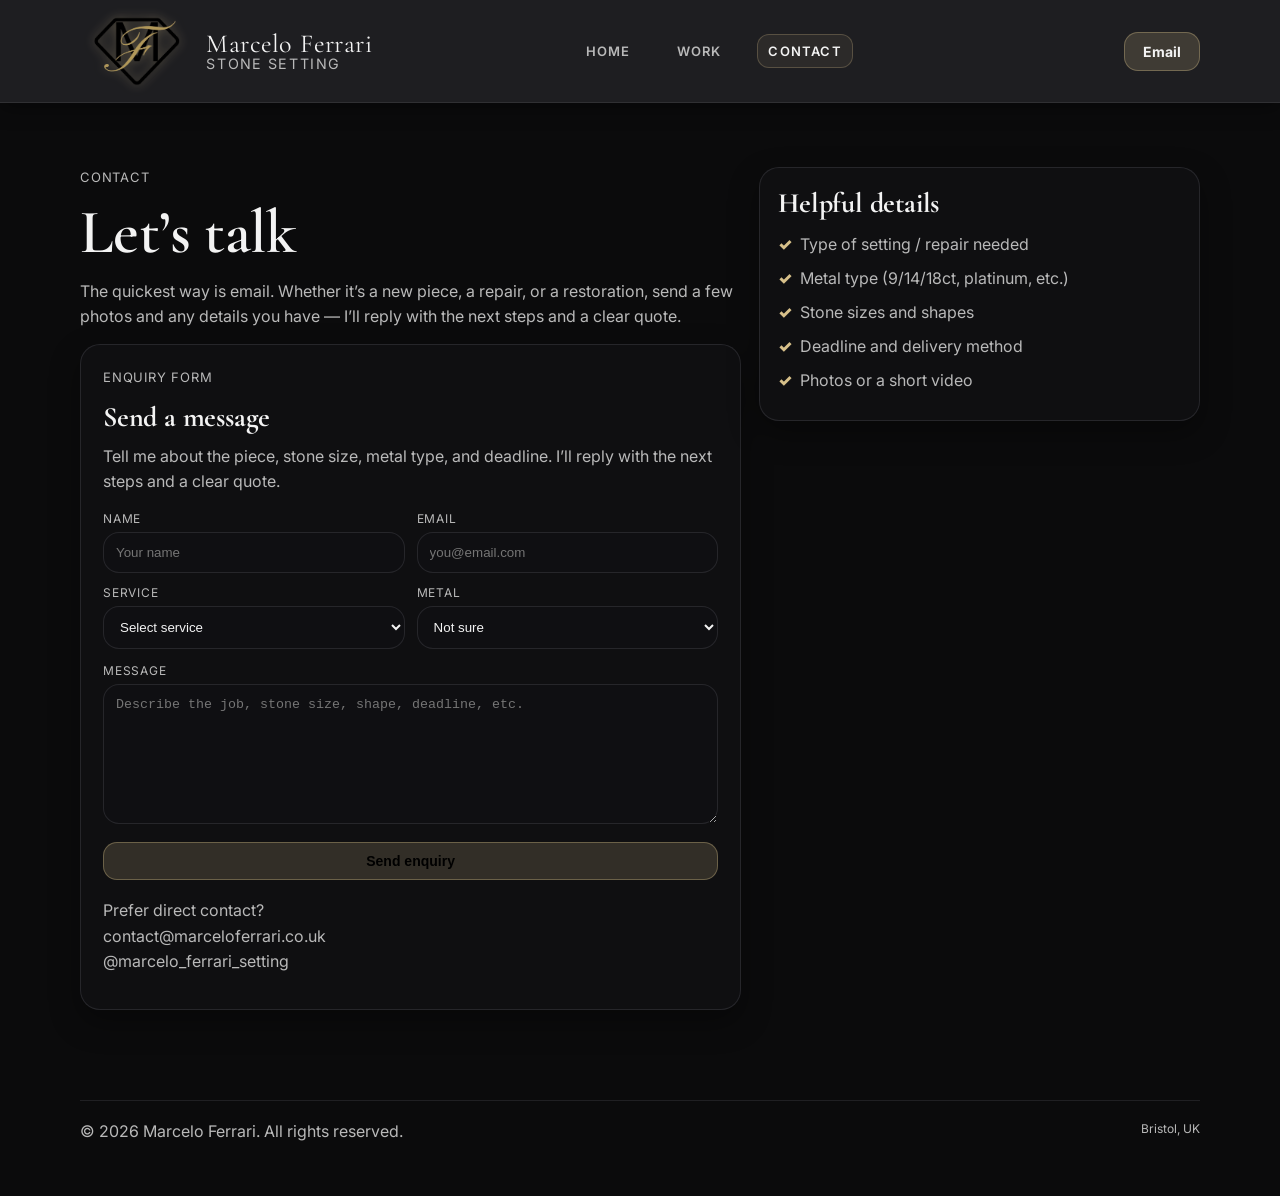
==== commit 78a266ca: "name in all pages and mobile fixing" ====
--- a/contact.html
+++ b/contact.html
@@ -17,8 +17,12 @@
 <body>
   <header class="site-header">
     <div class="container header-inner">
-      <a class="brand" href="index.html" aria-label="Marcelo Ferrari Home">
-        <img class="logo" src="img/logo.png" alt="Marcelo Ferrari" />
+      <a href="index.html" class="brand">
+        <img src="img/logo.png" class="logo" alt="Marcelo Ferrari">
+        <div class="brand-text">
+          <span class="brand-name">Marcelo Ferrari</span>
+          <span class="brand-sub">Stone Setting</span>
+        </div>
       </a>
 
       <nav class="nav" id="siteNav" aria-label="Primary">
--- a/css/styles.css
+++ b/css/styles.css
@@ -725,4 +725,79 @@
 
 @media (max-width: 600px){
   .form-grid{ grid-template-columns: 1fr; }
+}
+
+/* Brand name next to logo */
+
+.brand{
+  display:flex;
+  align-items:center;
+  gap:12px;
+  text-decoration:none;
+}
+
+.brand-text{
+  display:flex;
+  flex-direction:column;
+  line-height:1;
+}
+
+.brand-name{
+  font-family: "Cormorant Garamond", serif;
+  font-size: 20px;
+  letter-spacing: .5px;
+  color: var(--text);
+}
+
+.brand-sub{
+  font-size: 11px;
+  letter-spacing: 1.2px;
+  text-transform: uppercase;
+  color: var(--muted);
+}
+
+/* Slightly enlarge logo + brand text without increasing header size */
+
+.brand{
+  transform: scale(1.3);
+  transform-origin: left center;
+}
+
+/* --- Brand sizing: big on desktop, compact on mobile --- */
+
+/* Desktop: keep your “30% larger” look */
+.brand{
+  transform: scale(1.3);
+  transform-origin: left center;
+}
+
+/* Make sure brand can shrink inside the header grid */
+.brand{ min-width: 0; }
+.brand-text{ min-width: 0; }
+.brand-name{ white-space: nowrap; overflow: hidden; text-overflow: ellipsis; }
+
+/* Mobile: reduce brand scale so it never hits the menu button */
+@media (max-width: 520px){
+  .brand{
+    transform: scale(1);          /* was 1.3 */
+  }
+
+  .brand{
+    gap: 10px;
+    height: 74px;                /* slightly smaller than 90px */
+  }
+
+  .brand-name{
+    font-size: 16px;             /* smaller */
+  }
+
+  .brand-sub{
+    font-size: 10px;
+    letter-spacing: 1px;
+  }
+
+  /* Give the menu button a little breathing room */
+  .menu-btn{
+    padding: 10px 12px;
+  }
 }
